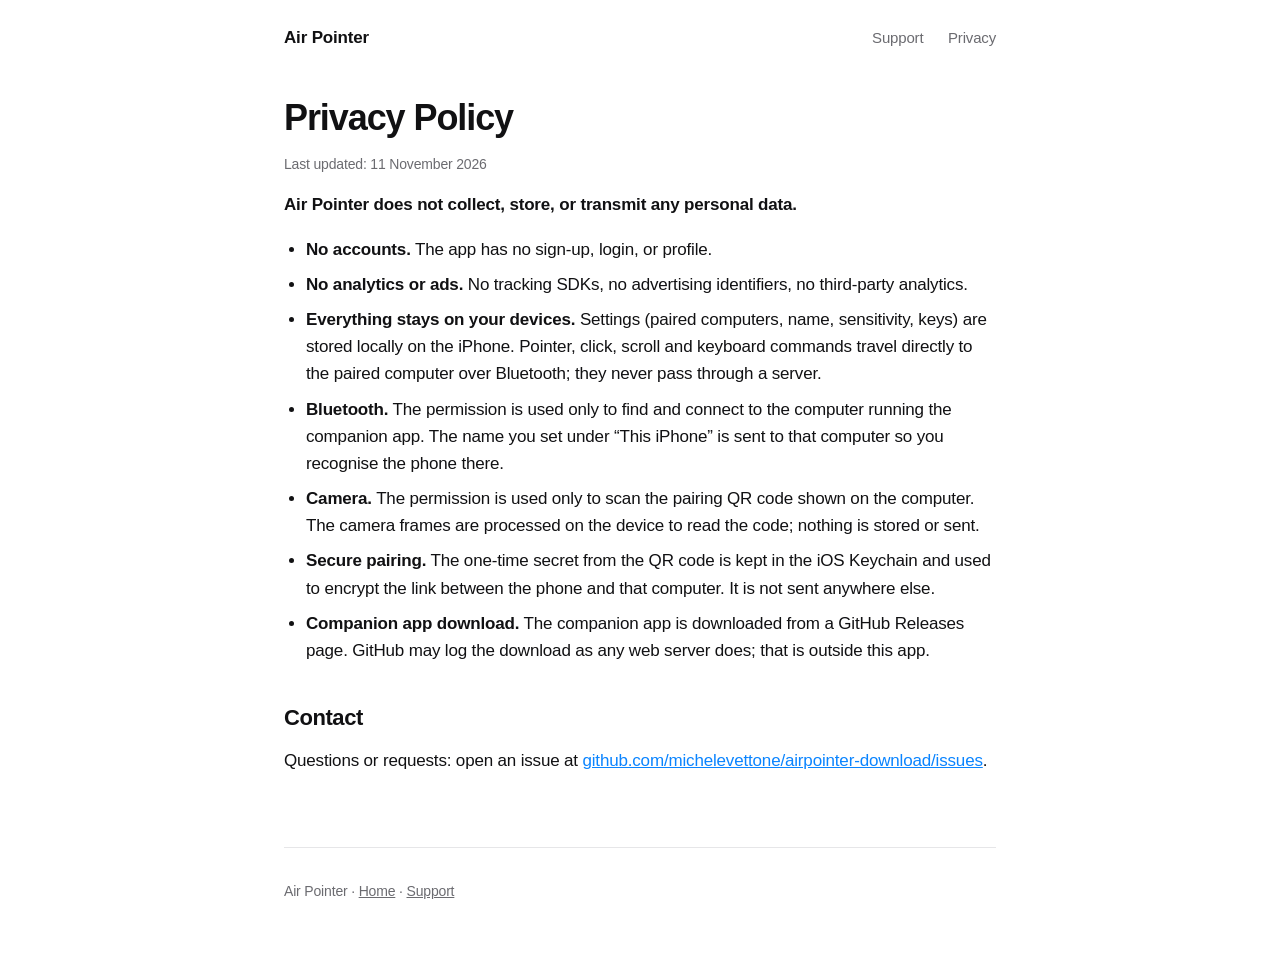
==== privacy.html @ 1b96ebc6 "Favicon: the menu bar mark, adapted to light and dark tabs" ====
<!doctype html>
<html lang="en">
<head>
<meta charset="utf-8">
<meta name="viewport" content="width=device-width, initial-scale=1">
<title>Privacy — Air Pointer</title>
<meta name="description" content="Air Pointer does not collect, store, or transmit any personal data.">
<link rel="icon" type="image/png" href="/favicon-dark.png" media="(prefers-color-scheme: dark)">
<link rel="icon" type="image/png" href="/favicon-light.png" media="(prefers-color-scheme: light)">
<link rel="apple-touch-icon" href="/apple-touch-icon.png">
<link rel="stylesheet" href="style.css">
</head>
<body>
<div class="wrap">

  <header>
    <a class="wordmark" href="/">Air Pointer</a>
    <nav>
      <a href="/support">Support</a>
      <a href="/privacy">Privacy</a>
    </nav>
  </header>

  <div class="doc">
    <h1>Privacy Policy</h1>
    <p class="note">Last updated: 11 November 2026</p>

    <p><strong>Air Pointer does not collect, store, or transmit any personal data.</strong></p>

    <ul>
      <li><strong>No accounts.</strong> The app has no sign-up, login, or profile.</li>
      <li><strong>No analytics or ads.</strong> No tracking SDKs, no advertising identifiers, no third-party analytics.</li>
      <li><strong>Everything stays on your devices.</strong> Settings (paired computers, name, sensitivity, keys) are stored locally on the iPhone. Pointer, click, scroll and keyboard commands travel directly to the paired computer over Bluetooth; they never pass through a server.</li>
      <li><strong>Bluetooth.</strong> The permission is used only to find and connect to the computer running the companion app. The name you set under “This iPhone” is sent to that computer so you recognise the phone there.</li>
      <li><strong>Camera.</strong> The permission is used only to scan the pairing QR code shown on the computer. The camera frames are processed on the device to read the code; nothing is stored or sent.</li>
      <li><strong>Secure pairing.</strong> The one-time secret from the QR code is kept in the iOS Keychain and used to encrypt the link between the phone and that computer. It is not sent anywhere else.</li>
      <li><strong>Companion app download.</strong> The companion app is downloaded from a GitHub Releases page. GitHub may log the download as any web server does; that is outside this app.</li>
    </ul>

    <h2>Contact</h2>
    <p>Questions or requests: open an issue at <a href="https://github.com/michelevettone/airpointer-download/issues">github.com/michelevettone/airpointer-download/issues</a>.</p>
  </div>

  <footer>
    <div>Air Pointer · <a href="/">Home</a> · <a href="/support">Support</a></div>
  </footer>

</div>
</body>
</html>
---- style.css ----
:root {
  --bg: #ffffff;
  --fg: #111113;
  --muted: #6b6b70;
  --line: #e6e6e8;
  --card: #f6f6f7;
  --accent: #0a84ff;
}

@media (prefers-color-scheme: dark) {
  :root {
    --bg: #0b0b0c;
    --fg: #f4f4f5;
    --muted: #9a9a9f;
    --line: #26262a;
    --card: #161618;
  }
}

* { box-sizing: border-box; }

html { -webkit-text-size-adjust: 100%; }

body {
  margin: 0;
  background: var(--bg);
  color: var(--fg);
  font: 17px/1.6 -apple-system, BlinkMacSystemFont, "Segoe UI", Inter, Roboto, sans-serif;
  letter-spacing: -0.01em;
}

.wrap { max-width: 760px; margin: 0 auto; padding: 0 24px; }

header {
  display: flex;
  align-items: center;
  justify-content: space-between;
  padding: 24px 0;
}

.wordmark { font-weight: 600; font-size: 17px; text-decoration: none; color: var(--fg); }

nav a { color: var(--muted); text-decoration: none; margin-left: 20px; font-size: 15px; }
nav a:hover { color: var(--fg); }

.hero { padding: 48px 0 8px; }

h1 {
  font-size: clamp(34px, 6vw, 52px);
  line-height: 1.05;
  letter-spacing: -0.03em;
  font-weight: 700;
  margin: 0 0 16px;
}

h2 {
  font-size: 22px;
  letter-spacing: -0.02em;
  margin: 0 0 12px;
}

h3 { font-size: 17px; margin: 24px 0 4px; }

p { margin: 0 0 16px; }

.lede { font-size: 20px; color: var(--muted); max-width: 34em; }

.actions { display: flex; flex-wrap: wrap; gap: 12px; margin: 28px 0 8px; }

.btn {
  display: inline-block;
  padding: 12px 20px;
  border-radius: 12px;
  text-decoration: none;
  font-weight: 600;
  font-size: 15px;
  border: 1px solid transparent;
}

.btn.primary { background: var(--fg); color: var(--bg); }
.btn.secondary { border-color: var(--line); color: var(--fg); }
.btn:hover { opacity: 0.85; }

.note { color: var(--muted); font-size: 14px; }

section { padding: 48px 0; border-top: 1px solid var(--line); }

.shots {
  display: flex;
  gap: 20px;
  overflow-x: auto;
  padding: 8px 0 16px;
  scroll-snap-type: x mandatory;
}

.shots img {
  width: 210px;
  flex: 0 0 auto;
  border-radius: 22px;
  border: 1px solid var(--line);
  scroll-snap-align: start;
}

ul.features { list-style: none; padding: 0; margin: 0; }

ul.features li { padding: 10px 0; border-bottom: 1px solid var(--line); }
ul.features li:last-child { border-bottom: 0; }
ul.features strong { font-weight: 600; }

.faq h3 { margin-top: 28px; }
.faq p { color: var(--muted); margin-bottom: 0; }

footer {
  border-top: 1px solid var(--line);
  padding: 32px 0 56px;
  color: var(--muted);
  font-size: 14px;
}

footer a { color: var(--muted); }
footer a:hover { color: var(--fg); }

.doc { padding: 24px 0 56px; }
.doc h1 { font-size: 36px; }
.doc h2 { margin-top: 36px; }
.doc ul { padding-left: 22px; }
.doc li { margin-bottom: 8px; }
.doc a { color: var(--accent); }

@media (max-width: 600px) {
  .hero { padding-top: 24px; }
  .shots img { width: 160px; }
}
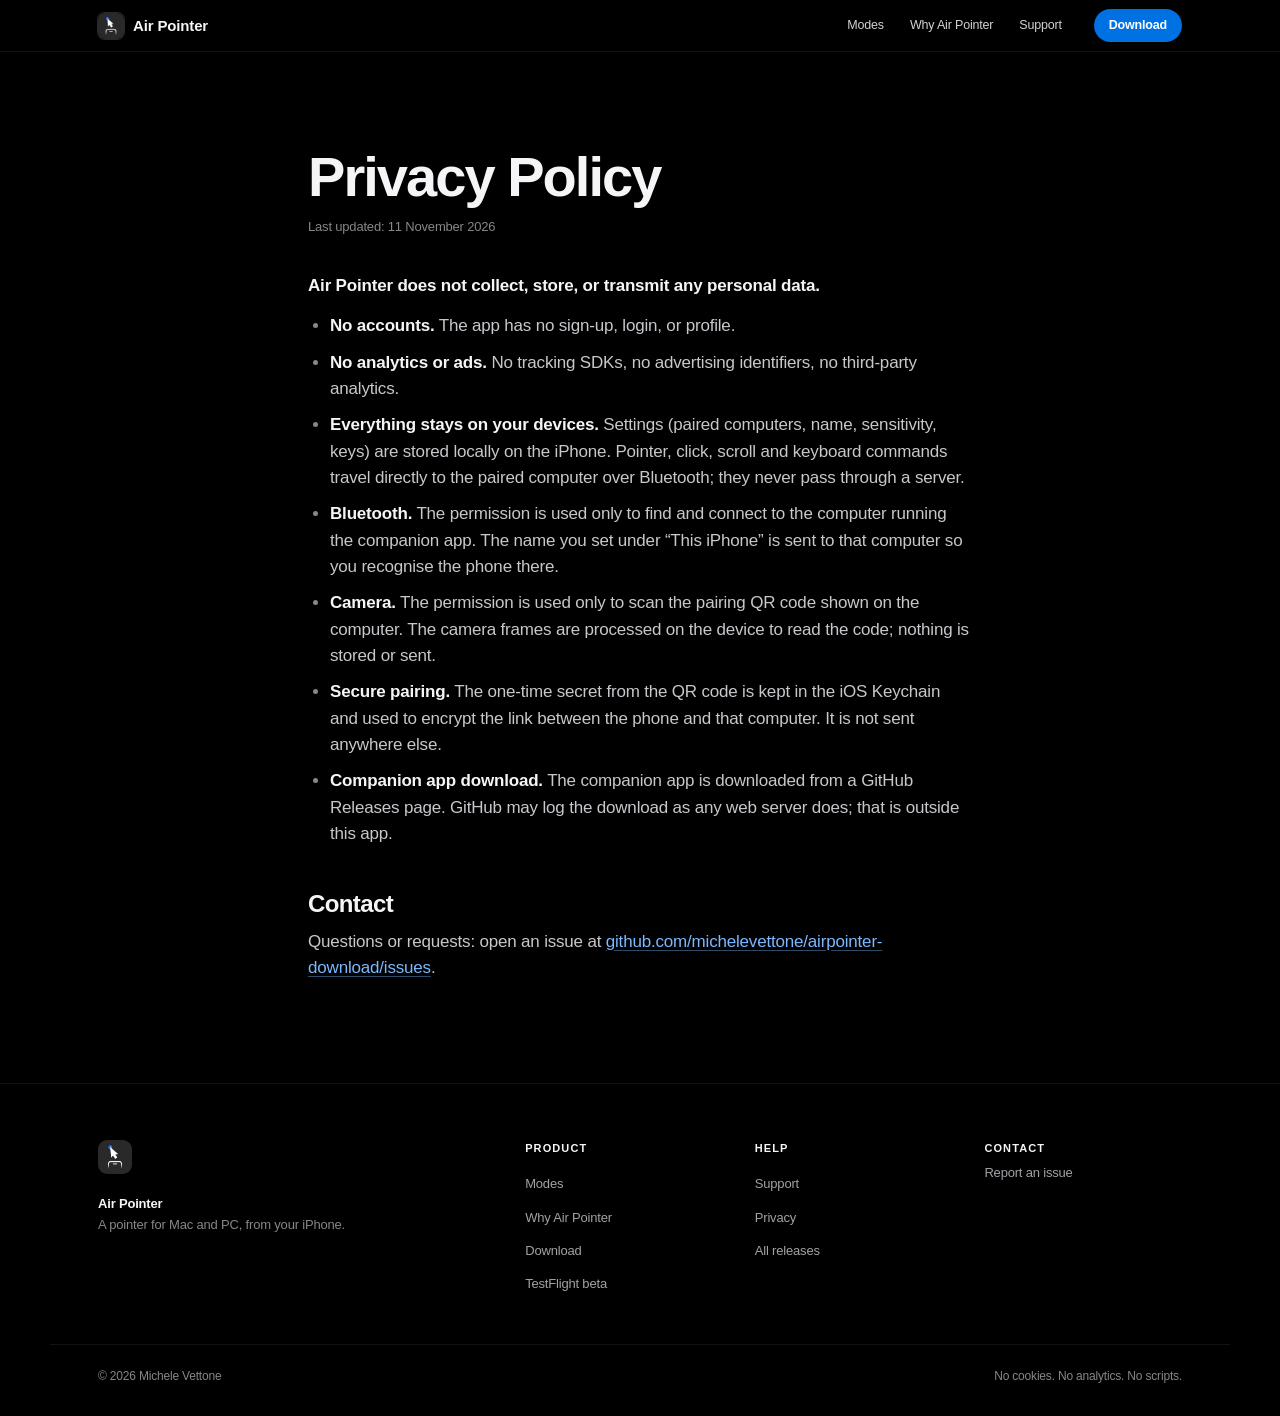
==== commit 4e106189: "Redesign the site and open the iPhone beta on TestFlight" ====
--- a/privacy.html
+++ b/privacy.html
@@ -5,46 +5,82 @@
 <meta name="viewport" content="width=device-width, initial-scale=1">
 <title>Privacy — Air Pointer</title>
 <meta name="description" content="Air Pointer does not collect, store, or transmit any personal data.">
+<meta name="theme-color" content="#000000">
+<!-- When the App Store listing is live:
+<meta name="apple-itunes-app" content="app-id=6833520222">
+-->
 <link rel="icon" type="image/png" href="/favicon-dark.png" media="(prefers-color-scheme: dark)">
 <link rel="icon" type="image/png" href="/favicon-light.png" media="(prefers-color-scheme: light)">
 <link rel="apple-touch-icon" href="/apple-touch-icon.png">
 <link rel="stylesheet" href="style.css">
 </head>
 <body>
-<div class="wrap">
+<a class="skip" href="#main">Skip to content</a>
 
-  <header>
-    <a class="wordmark" href="/">Air Pointer</a>
-    <nav>
+<header class="nav">
+  <div class="nav-inner">
+    <a class="brand" href="/">
+      <img src="icon-512.png" alt="" width="26" height="26">
+      <span>Air Pointer</span>
+    </a>
+    <nav class="nav-links" aria-label="Main">
+      <a href="/#modes">Modes</a>
+      <a href="/#why">Why Air Pointer</a>
+      <a href="/support">Support</a>
+    </nav>
+    <a class="nav-cta" href="/#download">Download</a>
+  </div>
+</header>
+
+<main class="shell doc" id="main">
+  <h1>Privacy Policy</h1>
+  <p class="note">Last updated: 11 November 2026</p>
+
+  <p><strong>Air Pointer does not collect, store, or transmit any personal data.</strong></p>
+
+  <ul>
+    <li><strong>No accounts.</strong> The app has no sign-up, login, or profile.</li>
+    <li><strong>No analytics or ads.</strong> No tracking SDKs, no advertising identifiers, no third-party analytics.</li>
+    <li><strong>Everything stays on your devices.</strong> Settings (paired computers, name, sensitivity, keys) are stored locally on the iPhone. Pointer, click, scroll and keyboard commands travel directly to the paired computer over Bluetooth; they never pass through a server.</li>
+    <li><strong>Bluetooth.</strong> The permission is used only to find and connect to the computer running the companion app. The name you set under “This iPhone” is sent to that computer so you recognise the phone there.</li>
+    <li><strong>Camera.</strong> The permission is used only to scan the pairing QR code shown on the computer. The camera frames are processed on the device to read the code; nothing is stored or sent.</li>
+    <li><strong>Secure pairing.</strong> The one-time secret from the QR code is kept in the iOS Keychain and used to encrypt the link between the phone and that computer. It is not sent anywhere else.</li>
+    <li><strong>Companion app download.</strong> The companion app is downloaded from a GitHub Releases page. GitHub may log the download as any web server does; that is outside this app.</li>
+  </ul>
+
+  <h2>Contact</h2>
+  <p>Questions or requests: open an issue at <a href="https://github.com/michelevettone/airpointer-download/issues">github.com/michelevettone/airpointer-download/issues</a>.</p>
+</main>
+
+<footer>
+  <div class="shell footer-grid">
+    <div class="footer-brand">
+      <img src="icon-512.png" alt="" width="34" height="34">
+      <p><strong>Air Pointer</strong><br>A pointer for Mac and PC, from your iPhone.</p>
+    </div>
+    <nav aria-label="Product">
+      <p class="footer-title">Product</p>
+      <a href="/#modes">Modes</a>
+      <a href="/#why">Why Air Pointer</a>
+      <a href="/#download">Download</a>
+      <a href="https://testflight.apple.com/join/q9EmkjqU">TestFlight beta</a>
+    </nav>
+    <nav aria-label="Help">
+      <p class="footer-title">Help</p>
       <a href="/support">Support</a>
       <a href="/privacy">Privacy</a>
+      <a href="https://github.com/michelevettone/airpointer-download/releases">All releases</a>
     </nav>
-  </header>
+    <div>
+      <p class="footer-title">Contact</p>
+      <a href="https://github.com/michelevettone/airpointer-download/issues">Report an issue</a>
+    </div>
+  </div>
+  <div class="shell footer-bottom">
+    <p>© 2026 Michele Vettone</p>
+    <p>No cookies. No analytics. No scripts.</p>
+  </div>
+</footer>
 
-  <div class="doc">
-    <h1>Privacy Policy</h1>
-    <p class="note">Last updated: 11 November 2026</p>
-
-    <p><strong>Air Pointer does not collect, store, or transmit any personal data.</strong></p>
-
-    <ul>
-      <li><strong>No accounts.</strong> The app has no sign-up, login, or profile.</li>
-      <li><strong>No analytics or ads.</strong> No tracking SDKs, no advertising identifiers, no third-party analytics.</li>
-      <li><strong>Everything stays on your devices.</strong> Settings (paired computers, name, sensitivity, keys) are stored locally on the iPhone. Pointer, click, scroll and keyboard commands travel directly to the paired computer over Bluetooth; they never pass through a server.</li>
-      <li><strong>Bluetooth.</strong> The permission is used only to find and connect to the computer running the companion app. The name you set under “This iPhone” is sent to that computer so you recognise the phone there.</li>
-      <li><strong>Camera.</strong> The permission is used only to scan the pairing QR code shown on the computer. The camera frames are processed on the device to read the code; nothing is stored or sent.</li>
-      <li><strong>Secure pairing.</strong> The one-time secret from the QR code is kept in the iOS Keychain and used to encrypt the link between the phone and that computer. It is not sent anywhere else.</li>
-      <li><strong>Companion app download.</strong> The companion app is downloaded from a GitHub Releases page. GitHub may log the download as any web server does; that is outside this app.</li>
-    </ul>
-
-    <h2>Contact</h2>
-    <p>Questions or requests: open an issue at <a href="https://github.com/michelevettone/airpointer-download/issues">github.com/michelevettone/airpointer-download/issues</a>.</p>
-  </div>
-
-  <footer>
-    <div>Air Pointer · <a href="/">Home</a> · <a href="/support">Support</a></div>
-  </footer>
-
-</div>
 </body>
 </html>
--- a/style.css
+++ b/style.css
@@ -1,133 +1,934 @@
+/* Air Pointer — airpointer.michelevettone.com
+   Static, no frameworks, no JavaScript. */
+
 :root {
-  --bg: #ffffff;
-  --fg: #111113;
-  --muted: #6b6b70;
-  --line: #e6e6e8;
-  --card: #f6f6f7;
-  --accent: #0a84ff;
-}
-
-@media (prefers-color-scheme: dark) {
-  :root {
-    --bg: #0b0b0c;
-    --fg: #f4f4f5;
-    --muted: #9a9a9f;
-    --line: #26262a;
-    --card: #161618;
-  }
-}
-
-* { box-sizing: border-box; }
-
-html { -webkit-text-size-adjust: 100%; }
+  --bg: #000;
+  --bg-soft: #0a0a0c;
+  --fg: #f5f5f7;
+  --muted: #a1a1a6;
+  --muted-2: #86868b;
+  --line: rgba(255, 255, 255, .12);
+  --line-soft: rgba(255, 255, 255, .07);
+  --panel: rgba(255, 255, 255, .055);
+  --blue: #0a84ff;
+  --blue-strong: #0071e3;
+  --blue-soft: #7ab8ff;
+  --radius: 28px;
+  --nav-h: 52px;
+}
+
+*, *::before, *::after { box-sizing: border-box; }
+
+html {
+  -webkit-text-size-adjust: 100%;
+  scroll-behavior: smooth;
+  scroll-padding-top: calc(var(--nav-h) + 24px);
+}
 
 body {
   margin: 0;
   background: var(--bg);
   color: var(--fg);
-  font: 17px/1.6 -apple-system, BlinkMacSystemFont, "Segoe UI", Inter, Roboto, sans-serif;
-  letter-spacing: -0.01em;
-}
-
-.wrap { max-width: 760px; margin: 0 auto; padding: 0 24px; }
-
-header {
+  font: 17px/1.55 -apple-system, BlinkMacSystemFont, "SF Pro Text", "Segoe UI", Inter, Roboto, sans-serif;
+  letter-spacing: -.011em;
+  -webkit-font-smoothing: antialiased;
+  text-rendering: optimizeLegibility;
+  overflow-x: hidden;
+}
+
+img { max-width: 100%; }
+p { margin: 0 0 16px; }
+h1, h2, h3 { margin: 0; font-weight: 700; letter-spacing: -.035em; line-height: 1.05; }
+a { color: inherit; }
+::selection { background: rgba(10, 132, 255, .4); }
+
+:focus-visible {
+  outline: 2px solid var(--blue-soft);
+  outline-offset: 3px;
+  border-radius: 4px;
+}
+
+.shell {
+  max-width: 1180px;
+  margin: 0 auto;
+  padding: 0 clamp(20px, 5vw, 48px);
+}
+
+.nowrap { white-space: nowrap; }
+
+.sr-only {
+  position: absolute;
+  width: 1px; height: 1px;
+  padding: 0; margin: -1px;
+  overflow: hidden;
+  clip: rect(0 0 0 0);
+  white-space: nowrap;
+  border: 0;
+}
+
+.skip {
+  position: absolute;
+  left: -9999px;
+  top: 12px;
+  z-index: 100;
+  background: var(--fg);
+  color: #000;
+  padding: 10px 18px;
+  border-radius: 999px;
+  font-weight: 600;
+  text-decoration: none;
+}
+.skip:focus { left: 16px; }
+
+/* ---------- Nav ---------- */
+
+.nav {
+  position: fixed;
+  inset: 0 0 auto;
+  z-index: 50;
+  height: var(--nav-h);
+  background: rgba(0, 0, 0, .8);
+  -webkit-backdrop-filter: saturate(180%) blur(20px);
+  backdrop-filter: saturate(180%) blur(20px);
+  border-bottom: 1px solid rgba(255, 255, 255, .08);
+}
+
+.nav-inner {
+  max-width: 1180px;
+  height: 100%;
+  margin: 0 auto;
+  padding: 0 clamp(20px, 5vw, 48px);
   display: flex;
   align-items: center;
+  gap: 28px;
+}
+
+.brand {
+  display: inline-flex;
+  align-items: center;
+  gap: 9px;
+  font-size: 15px;
+  font-weight: 600;
+  letter-spacing: -.01em;
+  text-decoration: none;
+  white-space: nowrap;
+}
+.brand img { border-radius: 7px; box-shadow: 0 0 0 1px rgba(255, 255, 255, .16); }
+
+.nav-links {
+  display: flex;
+  align-items: center;
+  gap: 26px;
+  margin-left: auto;
+}
+.nav-links a {
+  color: #d2d2d7;
+  font-size: 12.5px;
+  text-decoration: none;
+  padding: 8px 0;
+  transition: color .2s ease;
+}
+.nav-links a:hover { color: #fff; }
+
+.nav-cta {
+  margin-left: 4px;
+  padding: 7px 15px;
+  border-radius: 999px;
+  background: var(--blue-strong);
+  color: #fff;
+  font-size: 12.5px;
+  font-weight: 600;
+  text-decoration: none;
+  white-space: nowrap;
+  transition: background .2s ease, transform .2s ease;
+}
+.nav-cta:hover { background: #0068d1; transform: translateY(-1px); }
+
+/* ---------- Shared type ---------- */
+
+.eyebrow {
+  display: inline-flex;
+  align-items: center;
+  gap: 8px;
+  margin: 0 0 18px;
+  color: var(--blue-soft);
+  font-size: 12px;
+  font-weight: 600;
+  letter-spacing: .12em;
+  text-transform: uppercase;
+}
+.eyebrow .dot {
+  width: 6px;
+  height: 6px;
+  border-radius: 50%;
+  background: var(--blue);
+  box-shadow: 0 0 12px var(--blue);
+}
+
+.section-head {
+  max-width: 760px;
+  margin: 0 auto clamp(40px, 6vw, 64px);
+  text-align: center;
+}
+.section-head h2 {
+  font-size: clamp(34px, 5.2vw, 58px);
+  margin-bottom: 18px;
+}
+.section-head .sub {
+  margin: 0 auto;
+  max-width: 38em;
+  color: var(--muted);
+  font-size: clamp(16px, 1.5vw, 19px);
+}
+
+.fine {
+  color: var(--muted-2);
+  font-size: 13px;
+  line-height: 1.5;
+}
+.fine a { color: var(--muted); text-underline-offset: 3px; }
+.fine a:hover { color: var(--fg); }
+.fine.centered { text-align: center; margin-top: 40px; }
+
+.btn {
+  display: inline-flex;
+  align-items: center;
+  justify-content: center;
+  padding: 13px 24px;
+  border-radius: 999px;
+  border: 1px solid transparent;
+  font-size: 15px;
+  font-weight: 600;
+  letter-spacing: -.01em;
+  text-decoration: none;
+  white-space: nowrap;
+  transition: transform .2s ease, background .2s ease, border-color .2s ease;
+}
+.btn.primary { background: var(--blue-strong); color: #fff; }
+.btn.primary:hover { background: #0068d1; transform: translateY(-1px); }
+.btn.wide { width: 100%; }
+
+.cta-alt {
+  margin: 18px 0 8px;
+  color: var(--muted-2);
+  font-size: 14px;
+}
+.cta-alt a {
+  color: var(--muted);
+  text-decoration: underline;
+  text-underline-offset: 3px;
+}
+.cta-alt a:hover { color: var(--fg); }
+
+.text-link {
+  display: inline-flex;
+  align-items: center;
+  gap: 8px;
+  color: #0066cc;
+  font-size: 15px;
+  font-weight: 500;
+  text-decoration: none;
+}
+.text-link:hover { text-decoration: underline; text-underline-offset: 3px; }
+.text-link svg { transition: transform .2s ease; }
+.text-link:hover svg { transform: translateX(3px); }
+
+/* ---------- Hero ---------- */
+
+.hero {
+  position: relative;
+  padding: calc(var(--nav-h) + clamp(52px, 7vw, 88px)) 0 0;
+  text-align: center;
+  overflow: hidden;
+}
+
+.hero-copy { position: relative; z-index: 4; }
+
+.hero h1 {
+  font-size: clamp(44px, 6.9vw, 94px);
+  line-height: .96;
+  letter-spacing: -.05em;
+  margin: 0 auto 20px;
+  text-wrap: balance;
+}
+
+.hero h1 .grad {
+  background: linear-gradient(100deg, #f5f5f7 6%, #b9d0ff 52%, #5d9bff 100%);
+  -webkit-background-clip: text;
+  background-clip: text;
+  color: transparent;
+}
+
+.lede {
+  max-width: 40em;
+  margin: 0 auto;
+  color: var(--muted);
+  font-size: clamp(17px, 1.7vw, 21px);
+  line-height: 1.5;
+  letter-spacing: -.012em;
+  text-wrap: pretty;
+}
+
+.cta {
+  display: flex;
+  flex-wrap: wrap;
+  justify-content: center;
+  gap: 12px;
+  margin: 26px 0 12px;
+}
+
+.hero .fine { margin-bottom: 0; }
+
+/* Product stage */
+
+.stage {
+  --fan: clamp(118px, 14.5vw, 208px);
+  position: relative;
+  height: clamp(420px, 41vw, 580px);
+  margin-top: clamp(28px, 4vw, 44px);
+  display: flex;
+  align-items: center;
+  justify-content: center;
+}
+
+.glow {
+  position: absolute;
+  left: 50%;
+  top: 48%;
+  width: min(92vw, 940px);
+  aspect-ratio: 1;
+  transform: translate(-50%, -50%);
+  border-radius: 50%;
+  background: radial-gradient(circle, rgba(10, 132, 255, .30), rgba(48, 84, 255, .10) 46%, transparent 70%);
+  filter: blur(24px);
+  animation: breathe 9s ease-in-out infinite alternate;
+  pointer-events: none;
+}
+
+.device {
+  position: absolute;
+  left: 50%;
+  top: 50%;
+  width: clamp(168px, 18.4vw, 258px);
+  aspect-ratio: 1320 / 2868;
+  margin: 0;
+  border-radius: clamp(20px, 2.4vw, 32px);
+  overflow: hidden;
+  border: 1px solid rgba(255, 255, 255, .16);
+  background: #0c0c0e;
+  box-shadow:
+    0 40px 80px rgba(0, 0, 0, .65),
+    0 0 0 1px rgba(0, 0, 0, .5),
+    inset 0 1px 0 rgba(255, 255, 255, .1);
+}
+
+.device img { display: block; width: 100%; height: 100%; object-fit: cover; }
+
+.device-float {
+  display: block;
+  width: 100%;
+  height: 100%;
+  animation: bob 7s ease-in-out infinite alternate;
+}
+
+.device.main {
+  z-index: 3;
+  transform: translate(-50%, -50%) scale(1.02);
+}
+.device.left {
+  z-index: 2;
+  transform: translate(-50%, -50%) translateX(calc(-1 * var(--fan))) rotate(-9deg) scale(.86);
+  opacity: .8;
+}
+.device.right {
+  z-index: 2;
+  transform: translate(-50%, -50%) translateX(var(--fan)) rotate(8deg) scale(.86);
+  opacity: .8;
+}
+.device.left .device-float { animation-delay: -2.6s; animation-duration: 8s; }
+.device.right .device-float { animation-delay: -4.4s; animation-duration: 9s; }
+
+@keyframes bob {
+  from { transform: translateY(-5px); }
+  to { transform: translateY(6px); }
+}
+
+@keyframes breathe {
+  from { opacity: .72; transform: translate(-50%, -50%) scale(.94); }
+  to { opacity: 1; transform: translate(-50%, -50%) scale(1.05); }
+}
+
+.scroll-cue {
+  position: relative;
+  z-index: 4;
+  display: inline-flex;
+  align-items: center;
+  gap: 9px;
+  margin: 26px 0 0;
+  color: var(--muted-2);
+  font-size: 12.5px;
+  text-decoration: none;
+  transition: color .2s ease;
+}
+.scroll-cue:hover { color: var(--fg); }
+.scroll-cue svg { animation: nudge 2.4s ease-in-out infinite; }
+
+@keyframes nudge {
+  0%, 100% { transform: translateY(0); opacity: .65; }
+  50% { transform: translateY(4px); opacity: 1; }
+}
+
+/* ---------- Modes ---------- */
+
+.modes-section {
+  position: relative;
+  padding: clamp(80px, 10vw, 130px) 0;
+  background: var(--bg-soft);
+  border-top: 1px solid var(--line-soft);
+  border-bottom: 1px solid var(--line-soft);
+  overflow: hidden;
+}
+.modes-section::before {
+  content: "";
+  position: absolute;
+  right: -12%;
+  top: 28%;
+  width: 60vw;
+  height: 60vw;
+  max-width: 780px;
+  max-height: 780px;
+  background: radial-gradient(circle, rgba(10, 132, 255, .12), transparent 65%);
+  pointer-events: none;
+}
+
+.modes { position: relative; }
+
+.modes-switch {
+  display: flex;
+  justify-content: center;
+  width: max-content;
+  max-width: 100%;
+  margin: 0 auto clamp(40px, 6vw, 64px);
+  padding: 4px;
+  border-radius: 999px;
+  background: rgba(255, 255, 255, .08);
+  border: 1px solid rgba(255, 255, 255, .06);
+}
+
+.modes-switch input {
+  position: absolute;
+  width: 1px;
+  height: 1px;
+  opacity: 0;
+  pointer-events: none;
+}
+
+.modes-switch label {
+  position: relative;
+  z-index: 1;
+  padding: 9px 22px;
+  border-radius: 999px;
+  color: #c7c7cc;
+  font-size: 13.5px;
+  font-weight: 500;
+  cursor: pointer;
+  transition: color .2s ease, background .2s ease;
+  user-select: none;
+  white-space: nowrap;
+}
+
+.modes-switch label:hover { color: #fff; }
+
+.modes-switch input:checked + label {
+  background: #f5f5f7;
+  color: #000;
+  font-weight: 600;
+}
+
+.modes-switch input:focus-visible + label {
+  outline: 2px solid var(--blue-soft);
+  outline-offset: 2px;
+}
+
+.mode-panel {
+  display: grid;
+  grid-template-columns: 1fr .92fr;
+  gap: clamp(36px, 6vw, 84px);
+  align-items: start;
+  padding-top: 8px;
+}
+
+.panel-copy { max-width: 520px; }
+
+.mode-label {
+  margin: 0 0 12px;
+  color: var(--blue-soft);
+  font-size: 11.5px;
+  font-weight: 600;
+  letter-spacing: .12em;
+  text-transform: uppercase;
+}
+
+.panel-copy h3 {
+  font-size: clamp(30px, 4vw, 46px);
+  margin-bottom: 16px;
+  text-wrap: balance;
+}
+
+.panel-copy > p:not(.mode-label) {
+  color: var(--muted);
+  font-size: clamp(16px, 1.5vw, 18px);
+  max-width: 34em;
+}
+
+.ticks {
+  list-style: none;
+  padding: 0;
+  margin: 24px 0 0;
+  display: grid;
+  gap: 10px;
+}
+.ticks li {
+  display: flex;
+  align-items: baseline;
+  gap: 11px;
+  color: #d2d2d7;
+  font-size: 14.5px;
+}
+.ticks li::before {
+  content: "";
+  width: 5px;
+  height: 5px;
+  border-radius: 50%;
+  background: var(--blue);
+  flex: none;
+  transform: translateY(-2px);
+}
+
+.panel-art {
+  width: min(318px, 30vw);
+  margin: 0;
+  justify-self: center;
+  border-radius: 30px;
+  overflow: hidden;
+  border: 1px solid rgba(255, 255, 255, .16);
+  background: #0c0c0e;
+  box-shadow: 0 40px 90px rgba(0, 0, 0, .55), 0 0 70px rgba(10, 132, 255, .16);
+}
+.panel-art img { display: block; width: 100%; height: auto; }
+
+/* CSS-only switcher: fall back to all panels stacked. */
+@supports selector(:has(*)) {
+  .mode-panel { display: none; }
+  .modes:has(#mode-aim:checked) #panel-aim,
+  .modes:has(#mode-trackpad:checked) #panel-trackpad,
+  .modes:has(#mode-keyboard:checked) #panel-keyboard,
+  .modes:has(#mode-present:checked) #panel-present {
+    display: grid;
+    animation: panel-in .45s cubic-bezier(.2, .7, .2, 1) both;
+  }
+}
+
+@keyframes panel-in {
+  from { opacity: 0; transform: translateY(14px); }
+  to { opacity: 1; transform: none; }
+}
+
+/* ---------- Why / bento ---------- */
+
+.why { padding: clamp(80px, 10vw, 130px) 0; }
+
+.bento {
+  display: grid;
+  grid-template-columns: repeat(6, 1fr);
+  gap: 16px;
+}
+
+.card {
+  grid-column: span 2;
+  position: relative;
+  padding: clamp(24px, 3vw, 34px);
+  border-radius: var(--radius);
+  border: 1px solid var(--line);
+  background: linear-gradient(180deg, rgba(255, 255, 255, .065), rgba(255, 255, 255, .022));
+  overflow: hidden;
+  transition: transform .3s ease, border-color .3s ease, background .3s ease;
+}
+
+.card.wide {
+  grid-column: span 6;
+  display: grid;
+  grid-template-columns: 1.05fr .95fr;
+  gap: clamp(24px, 4vw, 56px);
+  align-items: center;
+  min-height: 250px;
+}
+
+.card h3 {
+  font-size: 20px;
+  letter-spacing: -.025em;
+  margin-bottom: 9px;
+}
+.card p { margin: 0; color: var(--muted); font-size: 15px; line-height: 1.55; }
+.card.wide h3 { font-size: clamp(24px, 2.6vw, 30px); }
+.card.wide p { font-size: 16px; max-width: 40ch; }
+
+.card .icon {
+  display: grid;
+  place-items: center;
+  width: 42px;
+  height: 42px;
+  margin-bottom: 22px;
+  border-radius: 13px;
+  background: rgba(10, 132, 255, .14);
+  border: 1px solid rgba(122, 184, 255, .16);
+  color: var(--blue-soft);
+}
+
+.signal {
+  position: relative;
+  display: flex;
+  align-items: center;
+  padding: 26px 0 34px;
+}
+.signal-device {
+  display: grid;
+  place-items: center;
+  width: 64px;
+  height: 64px;
+  flex: none;
+  border-radius: 20px;
+  border: 1px solid var(--line);
+  background: rgba(255, 255, 255, .05);
+  color: #d2d2d7;
+}
+.signal-link {
+  position: relative;
+  flex: 1;
+  height: 1px;
+  margin: 0 14px;
+  border-top: 1px dashed rgba(122, 184, 255, .45);
+}
+.signal-link i {
+  position: absolute;
+  top: -4px;
+  left: 0;
+  width: 7px;
+  height: 7px;
+  border-radius: 50%;
+  background: var(--blue-soft);
+  box-shadow: 0 0 12px rgba(10, 132, 255, .9);
+  animation: travel 2.8s ease-in-out infinite;
+}
+.signal-label {
+  position: absolute;
+  left: 50%;
+  bottom: 6px;
+  transform: translateX(-50%);
+  color: var(--muted-2);
+  font-size: 10.5px;
+  font-weight: 600;
+  letter-spacing: .14em;
+  text-transform: uppercase;
+  white-space: nowrap;
+}
+
+@keyframes travel {
+  0% { left: 0; opacity: 0; }
+  15% { opacity: 1; }
+  85% { opacity: 1; }
+  100% { left: 100%; opacity: 0; }
+}
+
+/* ---------- Privacy band ---------- */
+
+.private {
+  background: #f5f5f7;
+  color: #1d1d1f;
+  padding: clamp(80px, 10vw, 132px) 0;
+}
+.private-inner { max-width: 980px; }
+.private .eyebrow { color: #0066cc; }
+.private h2 {
+  font-size: clamp(38px, 5.6vw, 64px);
+  margin-bottom: 24px;
+  color: #1d1d1f;
+}
+.private-lede {
+  max-width: 46em;
+  color: #424245;
+  font-size: clamp(17px, 1.6vw, 20px);
+  line-height: 1.55;
+}
+
+.zeros {
+  display: grid;
+  grid-template-columns: repeat(3, 1fr);
+  gap: 24px;
+  margin: clamp(40px, 6vw, 64px) 0 40px;
+  padding-top: clamp(28px, 4vw, 40px);
+  border-top: 1px solid #d2d2d7;
+}
+.zeros strong {
+  display: block;
+  color: #0071e3;
+  font-size: clamp(58px, 7.4vw, 92px);
+  font-weight: 700;
+  letter-spacing: -.055em;
+  line-height: 1;
+}
+.zeros span {
+  display: block;
+  margin-top: 8px;
+  color: #6e6e73;
+  font-size: 13.5px;
+  line-height: 1.35;
+}
+
+/* ---------- Download ---------- */
+
+.download { padding: clamp(80px, 10vw, 132px) 0 clamp(64px, 8vw, 100px); }
+
+.os-grid {
+  display: grid;
+  grid-template-columns: repeat(3, 1fr);
+  gap: 18px;
+  max-width: 1100px;
+  margin: 0 auto;
+}
+
+.os-card {
+  padding: clamp(28px, 4vw, 42px);
+  border-radius: var(--radius);
+  border: 1px solid var(--line);
+  background: linear-gradient(180deg, rgba(255, 255, 255, .07), rgba(255, 255, 255, .025));
+  text-align: center;
+  transition: transform .3s ease, border-color .3s ease;
+}
+.os-card .os-icon {
+  display: inline-grid;
+  place-items: center;
+  width: 60px;
+  height: 60px;
+  margin-bottom: 20px;
+  border-radius: 18px;
+  border: 1px solid var(--line);
+  background: rgba(255, 255, 255, .05);
+  color: #e8e8ed;
+}
+.os-name {
+  margin: 0 0 8px;
+  color: var(--blue-soft);
+  font-size: 11.5px;
+  font-weight: 600;
+  letter-spacing: .12em;
+  text-transform: uppercase;
+}
+.os-card h3 { font-size: 22px; margin-bottom: 10px; }
+.os-copy {
+  color: var(--muted);
+  font-size: 14.5px;
+  min-height: 2.6em;
+  margin-bottom: 24px;
+}
+.os-card .fine { margin: 14px 0 0; font-size: 11.5px; }
+
+/* ---------- Footer ---------- */
+
+footer {
+  border-top: 1px solid var(--line-soft);
+  padding: 56px 0 30px;
+  color: var(--muted-2);
+  font-size: 13px;
+}
+
+.footer-grid {
+  display: grid;
+  grid-template-columns: 2fr 1fr 1fr 1fr;
+  gap: 32px;
+}
+
+.footer-brand img { border-radius: 9px; margin-bottom: 14px; }
+.footer-brand p { margin: 0; line-height: 1.55; color: var(--muted-2); }
+.footer-brand strong { color: var(--fg); font-weight: 600; }
+
+footer nav { display: flex; flex-direction: column; align-items: flex-start; gap: 9px; }
+footer nav a { padding: 2px 0; }
+.footer-title {
+  margin: 0 0 6px;
+  color: var(--fg);
+  font-size: 11px;
+  font-weight: 600;
+  letter-spacing: .1em;
+  text-transform: uppercase;
+}
+footer a { color: var(--muted); text-decoration: none; }
+footer a:hover { color: var(--fg); text-decoration: underline; text-underline-offset: 3px; }
+
+.footer-bottom {
+  display: flex;
   justify-content: space-between;
-  padding: 24px 0;
-}
-
-.wordmark { font-weight: 600; font-size: 17px; text-decoration: none; color: var(--fg); }
-
-nav a { color: var(--muted); text-decoration: none; margin-left: 20px; font-size: 15px; }
-nav a:hover { color: var(--fg); }
-
-.hero { padding: 48px 0 8px; }
-
-h1 {
-  font-size: clamp(34px, 6vw, 52px);
-  line-height: 1.05;
-  letter-spacing: -0.03em;
-  font-weight: 700;
-  margin: 0 0 16px;
-}
-
-h2 {
-  font-size: 22px;
-  letter-spacing: -0.02em;
-  margin: 0 0 12px;
-}
-
-h3 { font-size: 17px; margin: 24px 0 4px; }
-
-p { margin: 0 0 16px; }
-
-.lede { font-size: 20px; color: var(--muted); max-width: 34em; }
-
-.actions { display: flex; flex-wrap: wrap; gap: 12px; margin: 28px 0 8px; }
-
-.btn {
-  display: inline-block;
-  padding: 12px 20px;
-  border-radius: 12px;
-  text-decoration: none;
-  font-weight: 600;
-  font-size: 15px;
-  border: 1px solid transparent;
-}
-
-.btn.primary { background: var(--fg); color: var(--bg); }
-.btn.secondary { border-color: var(--line); color: var(--fg); }
-.btn:hover { opacity: 0.85; }
-
-.note { color: var(--muted); font-size: 14px; }
-
-section { padding: 48px 0; border-top: 1px solid var(--line); }
-
-.shots {
-  display: flex;
   gap: 20px;
-  overflow-x: auto;
-  padding: 8px 0 16px;
-  scroll-snap-type: x mandatory;
-}
-
-.shots img {
-  width: 210px;
-  flex: 0 0 auto;
-  border-radius: 22px;
-  border: 1px solid var(--line);
-  scroll-snap-align: start;
-}
-
-ul.features { list-style: none; padding: 0; margin: 0; }
-
-ul.features li { padding: 10px 0; border-bottom: 1px solid var(--line); }
-ul.features li:last-child { border-bottom: 0; }
-ul.features strong { font-weight: 600; }
-
-.faq h3 { margin-top: 28px; }
-.faq p { color: var(--muted); margin-bottom: 0; }
-
-footer {
-  border-top: 1px solid var(--line);
-  padding: 32px 0 56px;
-  color: var(--muted);
-  font-size: 14px;
-}
-
-footer a { color: var(--muted); }
-footer a:hover { color: var(--fg); }
-
-.doc { padding: 24px 0 56px; }
-.doc h1 { font-size: 36px; }
-.doc h2 { margin-top: 36px; }
-.doc ul { padding-left: 22px; }
-.doc li { margin-bottom: 8px; }
-.doc a { color: var(--accent); }
-
-@media (max-width: 600px) {
-  .hero { padding-top: 24px; }
-  .shots img { width: 160px; }
-}
+  flex-wrap: wrap;
+  margin-top: 48px;
+  padding-top: 22px;
+  border-top: 1px solid var(--line-soft);
+  font-size: 12px;
+}
+.footer-bottom p { margin: 0; }
+
+/* ---------- Documents: privacy, support ---------- */
+
+.doc {
+  max-width: 760px;
+  margin: 0 auto;
+  padding-top: calc(var(--nav-h) + clamp(56px, 8vw, 96px));
+  padding-bottom: 88px;
+}
+.doc h1 { font-size: clamp(38px, 5vw, 56px); margin-bottom: 10px; }
+.doc .note { color: var(--muted-2); font-size: 13px; margin-bottom: 36px; }
+.doc h2 {
+  font-size: 24px;
+  letter-spacing: -.025em;
+  margin: 44px 0 12px;
+}
+.doc h3 { font-size: 17px; letter-spacing: -.015em; margin: 28px 0 6px; }
+.doc p, .doc li { color: #c7c7cc; }
+.doc p { margin-bottom: 14px; }
+.doc ul, .doc ol { padding-left: 22px; margin: 0 0 20px; }
+.doc li { margin-bottom: 10px; }
+.doc li::marker { color: var(--muted-2); }
+.doc a { color: var(--blue-soft); text-decoration: underline; text-underline-offset: 3px; text-decoration-color: rgba(122, 184, 255, .4); }
+.doc a:hover { text-decoration-color: currentColor; }
+.doc strong { color: var(--fg); font-weight: 600; }
+.doc code {
+  padding: 2px 6px;
+  border-radius: 6px;
+  background: rgba(255, 255, 255, .08);
+  font-family: ui-monospace, SFMono-Regular, Menlo, monospace;
+  font-size: .9em;
+}
+
+/* ---------- Motion / scroll ---------- */
+
+@supports (animation-timeline: scroll()) {
+  @media (prefers-reduced-motion: no-preference) {
+    .device.main {
+      animation: fan-main linear both;
+      animation-timeline: scroll(root block);
+      animation-range: 0 90vh;
+    }
+    .device.left {
+      animation: fan-left linear both;
+      animation-timeline: scroll(root block);
+      animation-range: 0 90vh;
+    }
+    .device.right {
+      animation: fan-right linear both;
+      animation-timeline: scroll(root block);
+      animation-range: 0 90vh;
+    }
+    .reveal {
+      animation: reveal-in linear both;
+      animation-timeline: view();
+      animation-range: entry 8% entry 55%;
+    }
+  }
+}
+
+@keyframes fan-main {
+  from { transform: translate(-50%, -50%) scale(1.02); }
+  to { transform: translate(-50%, -60%) scale(.96); }
+}
+@keyframes fan-left {
+  from { transform: translate(-50%, -50%) translateX(calc(-1 * var(--fan))) rotate(-9deg) scale(.86); }
+  to { transform: translate(-50%, -58%) translateX(calc(-1.16 * var(--fan))) rotate(-13deg) scale(.8); }
+}
+@keyframes fan-right {
+  from { transform: translate(-50%, -50%) translateX(var(--fan)) rotate(8deg) scale(.86); }
+  to { transform: translate(-50%, -58%) translateX(calc(1.16 * var(--fan))) rotate(12deg) scale(.8); }
+}
+@keyframes reveal-in {
+  from { opacity: 0; transform: translateY(26px); }
+  to { opacity: 1; transform: none; }
+}
+
+@media (hover: hover) {
+  .card:hover, .os-card:hover {
+    transform: translateY(-3px);
+    border-color: rgba(255, 255, 255, .22);
+  }
+}
+
+@view-transition { navigation: auto; }
+::view-transition-old(root) { animation: vt-out .18s ease both; }
+::view-transition-new(root) { animation: vt-in .24s ease both; }
+@keyframes vt-out { to { opacity: 0; } }
+@keyframes vt-in { from { opacity: 0; } }
+
+/* ---------- Responsive ---------- */
+
+@media (max-width: 1000px) {
+  .os-grid { grid-template-columns: 1fr 1fr; }
+  .os-card:first-child { grid-column: span 2; }
+}
+
+@media (max-width: 960px) {
+  .bento { grid-template-columns: repeat(2, 1fr); }
+  .card { grid-column: auto; }
+  .card.wide { grid-column: span 2; }
+  .card:last-child { grid-column: span 2; }
+  .card.wide { grid-template-columns: 1fr; }
+  .signal { max-width: 420px; }
+}
+
+@media (max-width: 800px) {
+  .nav-links { display: none; }
+  .nav-cta { margin-left: auto; }
+
+  .hero { padding-top: calc(var(--nav-h) + 56px); }
+  .stage { height: 500px; }
+  .device { width: 212px; }
+  .device.left, .device.right { display: none; }
+  .stage .glow { width: 130vw; }
+
+  .mode-panel { grid-template-columns: 1fr; gap: 40px; }
+  .panel-copy { max-width: none; text-align: center; justify-self: center; }
+  .panel-copy > p { margin-left: auto; margin-right: auto; }
+  .ticks { max-width: 320px; margin-left: auto; margin-right: auto; text-align: left; }
+  .panel-art { width: 250px; }
+
+  .zeros { grid-template-columns: 1fr; gap: 26px; }
+  .zeros strong { font-size: 52px; }
+  .zeros span { margin-top: 2px; font-size: 15px; }
+  .zeros > div { display: flex; align-items: baseline; gap: 14px; }
+
+  .os-grid { grid-template-columns: 1fr; }
+  .os-card:first-child { grid-column: auto; }
+  .footer-grid { grid-template-columns: 1fr 1fr; }
+  .footer-brand { grid-column: span 2; }
+}
+
+@media (max-width: 640px) {
+  .bento { grid-template-columns: 1fr; }
+  .card, .card.wide, .card:last-child { grid-column: auto; }
+}
+
+@media (max-width: 520px) {
+  .modes-switch label { padding: 8px 13px; font-size: 12.5px; }
+  .hero h1 { font-size: clamp(40px, 12vw, 54px); }
+  .stage { height: 460px; }
+  .device { width: 194px; }
+  .cta .btn { flex: 1 1 100%; }
+  .footer-grid { grid-template-columns: 1fr; gap: 28px; }
+  .footer-brand { grid-column: auto; }
+  .footer-bottom { flex-direction: column; gap: 6px; }
+}
+
+@media (prefers-reduced-motion: reduce) {
+  html { scroll-behavior: auto; }
+  .device-float, .glow, .scroll-cue svg, .signal-link i { animation: none; }
+  .card, .os-card, .btn, .nav-cta, .text-link svg { transition: none; }
+  .card:hover, .os-card:hover, .btn:hover { transform: none; }
+  ::view-transition-old(root), ::view-transition-new(root) { animation: none; }
+}
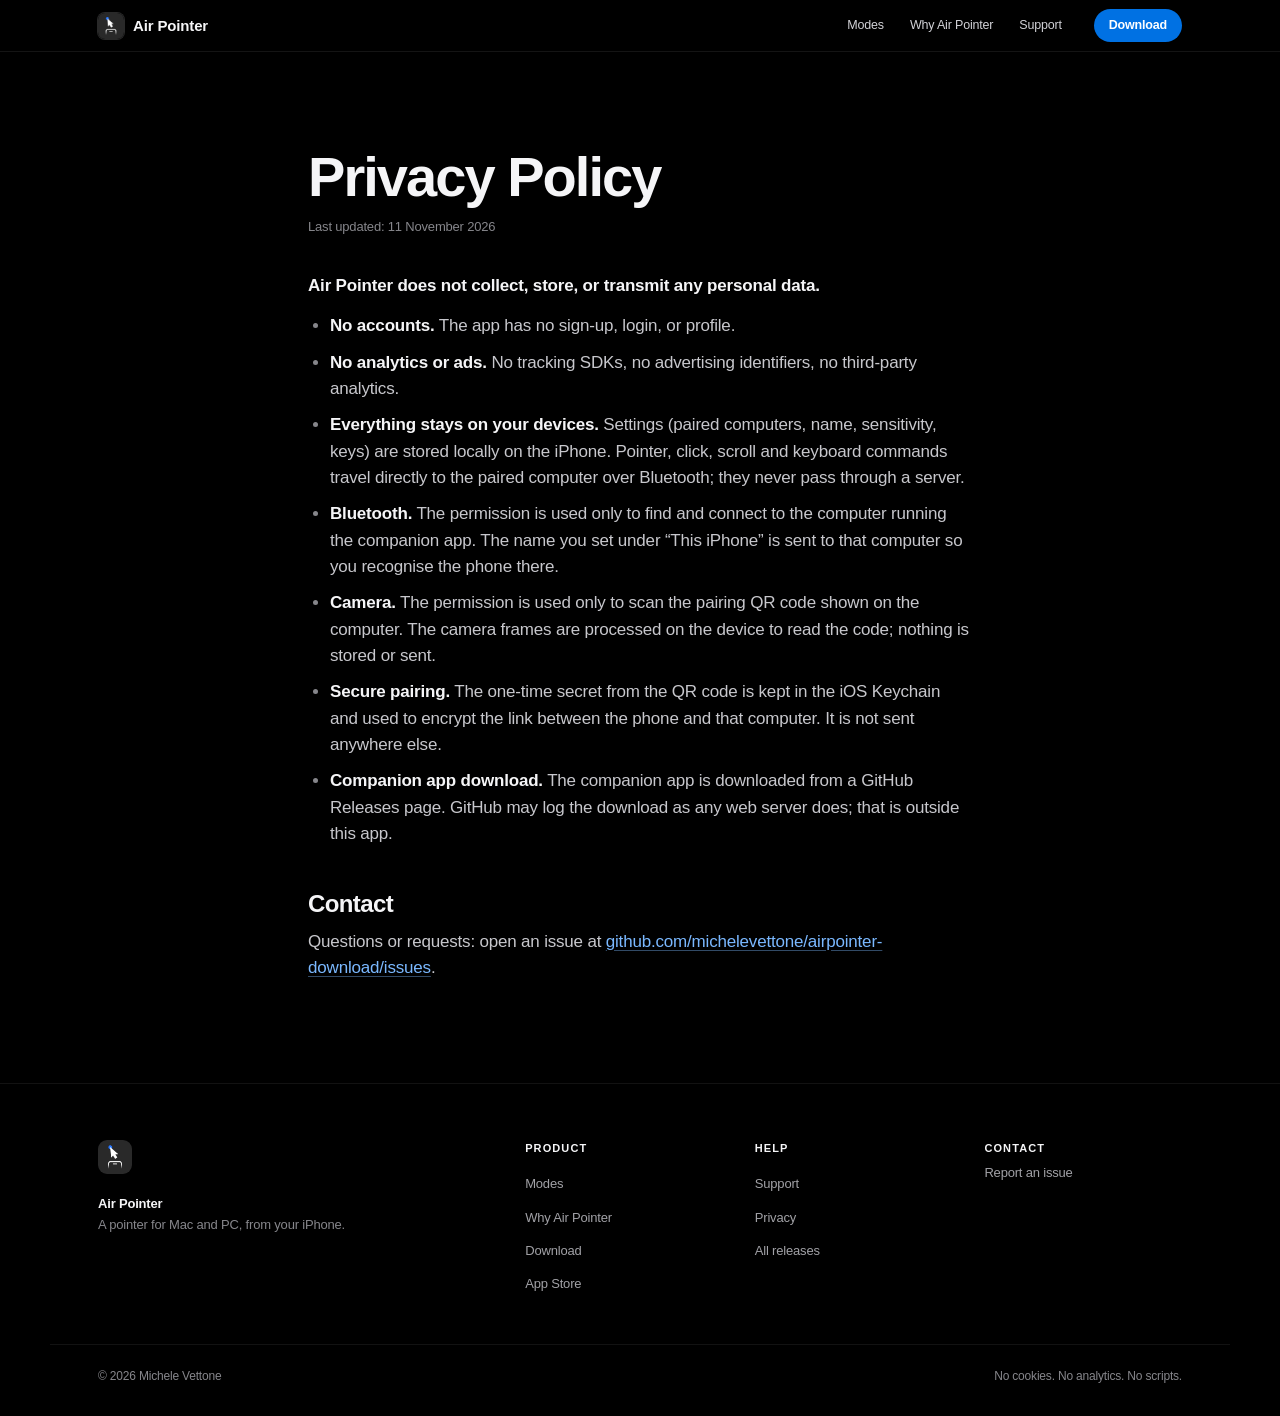
==== commit 825fd93b: "Point the site at the App Store listing" ====
--- a/privacy.html
+++ b/privacy.html
@@ -12,7 +12,7 @@
 <link rel="icon" type="image/png" href="/favicon-dark.png" media="(prefers-color-scheme: dark)">
 <link rel="icon" type="image/png" href="/favicon-light.png" media="(prefers-color-scheme: light)">
 <link rel="apple-touch-icon" href="/apple-touch-icon.png">
-<link rel="stylesheet" href="style.css">
+<link rel="stylesheet" href="style.css?v=20261112b">
 </head>
 <body>
 <a class="skip" href="#main">Skip to content</a>
@@ -63,7 +63,7 @@
       <a href="/#modes">Modes</a>
       <a href="/#why">Why Air Pointer</a>
       <a href="/#download">Download</a>
-      <a href="https://testflight.apple.com/join/q9EmkjqU">TestFlight beta</a>
+      <a href="https://apps.apple.com/app/id6833520222" target="_blank" rel="noopener">App Store</a>
     </nav>
     <nav aria-label="Help">
       <p class="footer-title">Help</p>
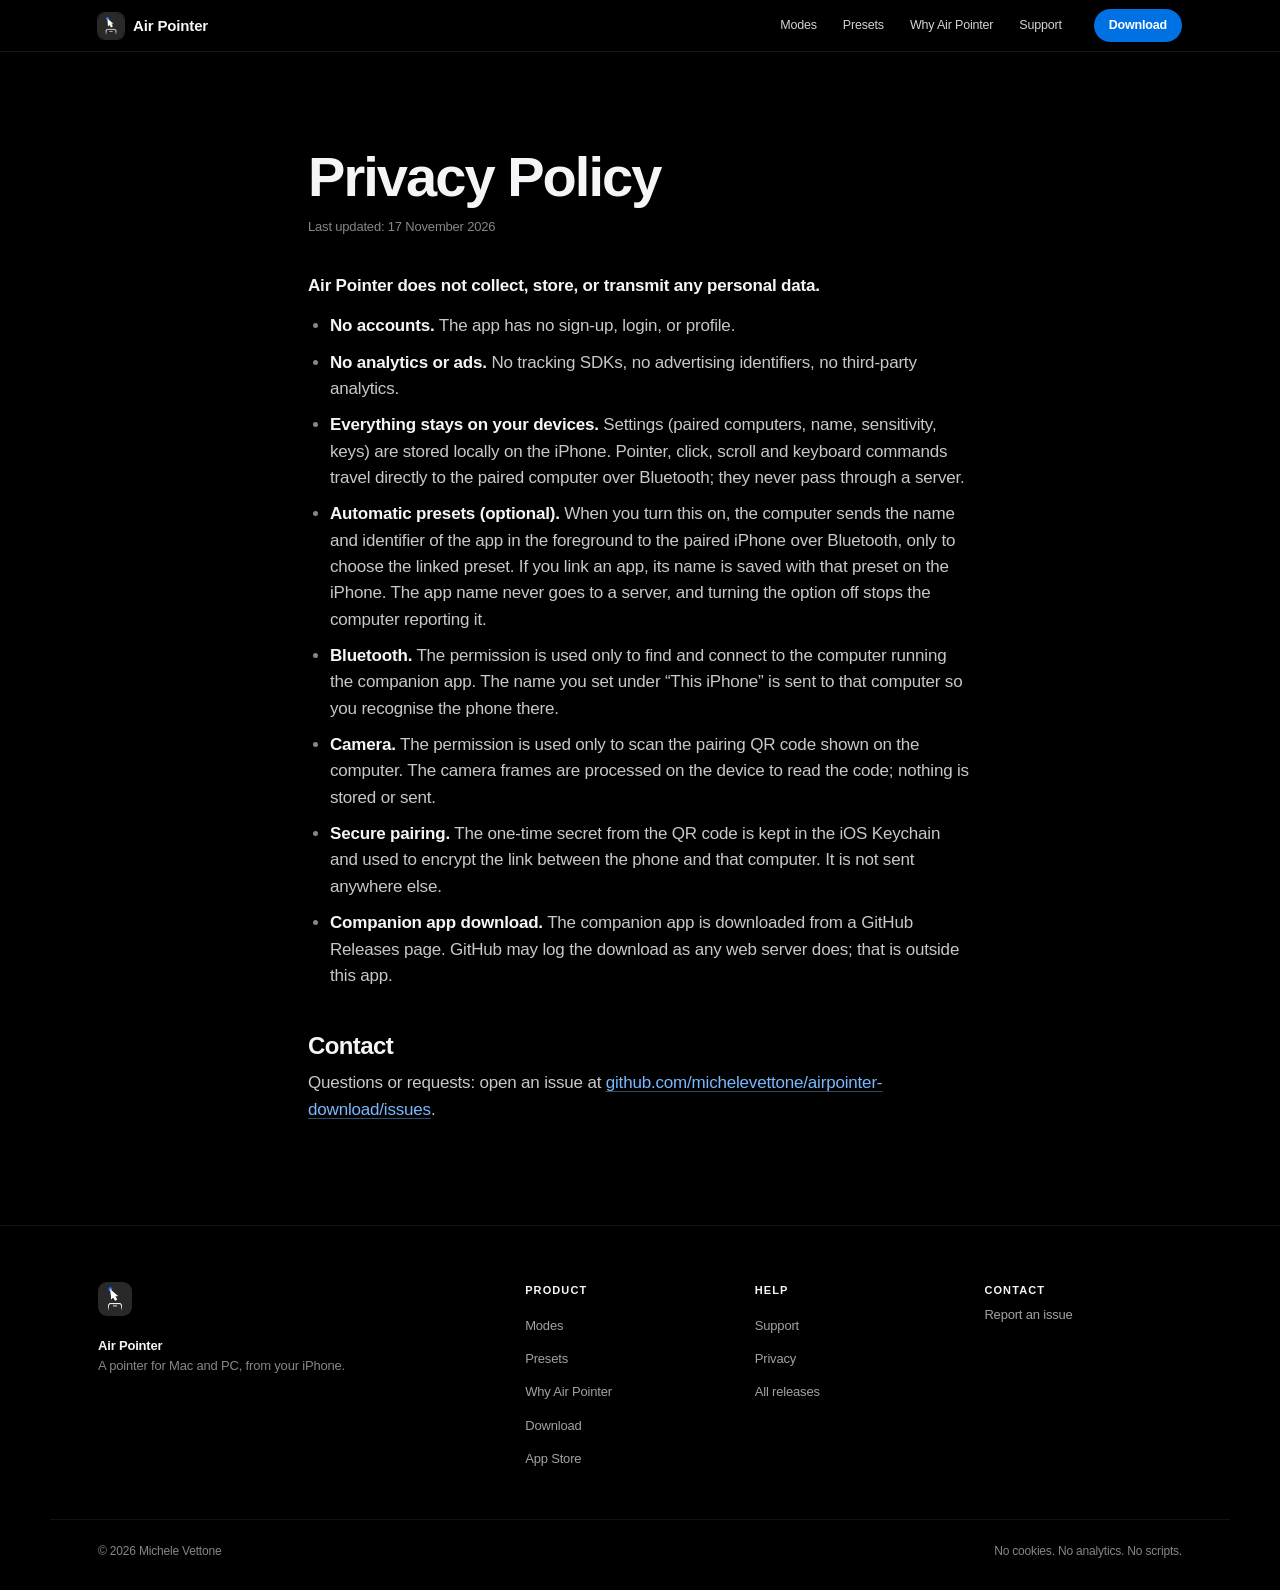
==== commit 688506dd: "Add Duo, presets and automatic presets" ====
--- a/privacy.html
+++ b/privacy.html
@@ -12,7 +12,7 @@
 <link rel="icon" type="image/png" href="/favicon-dark.png" media="(prefers-color-scheme: dark)">
 <link rel="icon" type="image/png" href="/favicon-light.png" media="(prefers-color-scheme: light)">
 <link rel="apple-touch-icon" href="/apple-touch-icon.png">
-<link rel="stylesheet" href="style.css?v=20261112b">
+<link rel="stylesheet" href="style.css?v=20261117a">
 </head>
 <body>
 <a class="skip" href="#main">Skip to content</a>
@@ -25,6 +25,7 @@
     </a>
     <nav class="nav-links" aria-label="Main">
       <a href="/#modes">Modes</a>
+      <a href="/#presets">Presets</a>
       <a href="/#why">Why Air Pointer</a>
       <a href="/support">Support</a>
     </nav>
@@ -34,7 +35,7 @@
 
 <main class="shell doc" id="main">
   <h1>Privacy Policy</h1>
-  <p class="note">Last updated: 11 November 2026</p>
+  <p class="note">Last updated: 17 November 2026</p>
 
   <p><strong>Air Pointer does not collect, store, or transmit any personal data.</strong></p>
 
@@ -42,6 +43,7 @@
     <li><strong>No accounts.</strong> The app has no sign-up, login, or profile.</li>
     <li><strong>No analytics or ads.</strong> No tracking SDKs, no advertising identifiers, no third-party analytics.</li>
     <li><strong>Everything stays on your devices.</strong> Settings (paired computers, name, sensitivity, keys) are stored locally on the iPhone. Pointer, click, scroll and keyboard commands travel directly to the paired computer over Bluetooth; they never pass through a server.</li>
+    <li><strong>Automatic presets (optional).</strong> When you turn this on, the computer sends the name and identifier of the app in the foreground to the paired iPhone over Bluetooth, only to choose the linked preset. If you link an app, its name is saved with that preset on the iPhone. The app name never goes to a server, and turning the option off stops the computer reporting it.</li>
     <li><strong>Bluetooth.</strong> The permission is used only to find and connect to the computer running the companion app. The name you set under “This iPhone” is sent to that computer so you recognise the phone there.</li>
     <li><strong>Camera.</strong> The permission is used only to scan the pairing QR code shown on the computer. The camera frames are processed on the device to read the code; nothing is stored or sent.</li>
     <li><strong>Secure pairing.</strong> The one-time secret from the QR code is kept in the iOS Keychain and used to encrypt the link between the phone and that computer. It is not sent anywhere else.</li>
@@ -61,6 +63,7 @@
     <nav aria-label="Product">
       <p class="footer-title">Product</p>
       <a href="/#modes">Modes</a>
+      <a href="/#presets">Presets</a>
       <a href="/#why">Why Air Pointer</a>
       <a href="/#download">Download</a>
       <a href="https://apps.apple.com/app/id6833520222" target="_blank" rel="noopener">App Store</a>
--- a/style.css
+++ b/style.css
@@ -532,6 +532,51 @@
 @keyframes panel-in {
   from { opacity: 0; transform: translateY(14px); }
   to { opacity: 1; transform: none; }
+}
+
+/* ---------- Presets ---------- */
+
+.presets {
+  padding: clamp(80px, 10vw, 130px) 0;
+  border-top: 1px solid var(--line-soft);
+}
+.presets-inner {
+  display: grid;
+  grid-template-columns: 1.05fr .95fr;
+  gap: clamp(36px, 6vw, 84px);
+  align-items: center;
+}
+.presets-copy { max-width: 560px; }
+.presets-copy h2 {
+  font-size: clamp(34px, 5.2vw, 58px);
+  margin-bottom: 18px;
+}
+.presets-copy .sub {
+  margin: 0 0 14px;
+  max-width: 38em;
+  color: var(--muted);
+  font-size: clamp(16px, 1.5vw, 19px);
+}
+.presets-art {
+  margin: 0;
+  justify-self: center;
+  width: min(360px, 80%);
+  padding: 10px;
+  border-radius: 46px;
+  border: 1px solid rgba(255, 255, 255, .14);
+  background: #0c0c0e;
+  box-shadow: 0 50px 150px rgba(0, 0, 0, .8), 0 8px 30px rgba(0, 0, 0, .65);
+}
+.presets-art img {
+  display: block;
+  width: 100%;
+  height: auto;
+  border-radius: 38px;
+}
+
+@media (max-width: 820px) {
+  .presets-inner { grid-template-columns: 1fr; gap: 40px; }
+  .presets-art { width: min(300px, 80%); }
 }
 
 /* ---------- Why / bento ---------- */
